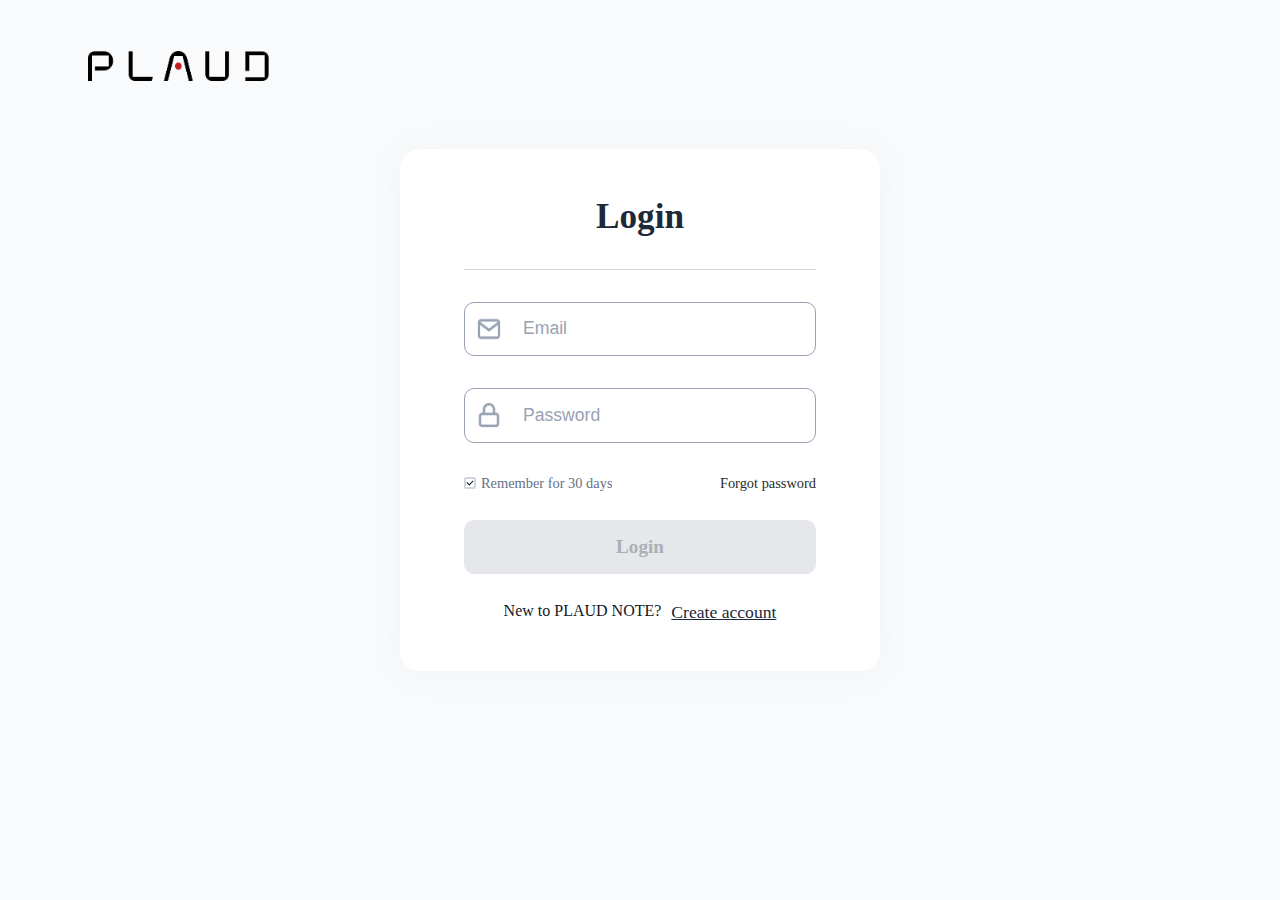
==== index.html @ 355431c5 "first" ====
<!--
 {"buildDate":"2023-9-4 17:40:0","version":"0.1.1"}
 --><!DOCTYPE html><html><head><title>PLAUD</title><meta charset="utf-8"><meta http-equiv="X-UA-Compatible" content="IE=edge"><meta name="viewport" content="width=device-width,initial-scale=1"><meta name="keywords" content="plaud, audio, transcript"><link rel="shortcut icon" href="./favicon.ico"><link href="./style/vendor-1f77258f065b2face11482c0faef93cf.css" rel="stylesheet"><link href="./style/app-b3cae849062b29483a9bbee79c1f66c9.css" rel="stylesheet"></head><body><div id="app"></div><script type="text/javascript" src="./js/manifest-38fc3f593037a1eeb6c5.js"></script><script type="text/javascript" src="./js/vendor-38fc3f593037a1eeb6c5.js"></script><script type="text/javascript" src="./js/common-38fc3f593037a1eeb6c5.js"></script><script type="text/javascript" src="./js/app-38fc3f593037a1eeb6c5.js"></script></body></html>
---- style/vendor-1f77258f065b2face11482c0faef93cf.css ----
@media (prefers-color-scheme:dark){.markdown-body{color-scheme:dark;--color-prettylights-syntax-comment:#8b949e;--color-prettylights-syntax-constant:#79c0ff;--color-prettylights-syntax-entity:#d2a8ff;--color-prettylights-syntax-storage-modifier-import:#c9d1d9;--color-prettylights-syntax-entity-tag:#7ee787;--color-prettylights-syntax-keyword:#ff7b72;--color-prettylights-syntax-string:#a5d6ff;--color-prettylights-syntax-variable:#ffa657;--color-prettylights-syntax-brackethighlighter-unmatched:#f85149;--color-prettylights-syntax-invalid-illegal-text:#f0f6fc;--color-prettylights-syntax-invalid-illegal-bg:#8e1519;--color-prettylights-syntax-carriage-return-text:#f0f6fc;--color-prettylights-syntax-carriage-return-bg:#b62324;--color-prettylights-syntax-string-regexp:#7ee787;--color-prettylights-syntax-markup-list:#f2cc60;--color-prettylights-syntax-markup-heading:#1f6feb;--color-prettylights-syntax-markup-italic:#c9d1d9;--color-prettylights-syntax-markup-bold:#c9d1d9;--color-prettylights-syntax-markup-deleted-text:#ffdcd7;--color-prettylights-syntax-markup-deleted-bg:#67060c;--color-prettylights-syntax-markup-inserted-text:#aff5b4;--color-prettylights-syntax-markup-inserted-bg:#033a16;--color-prettylights-syntax-markup-changed-text:#ffdfb6;--color-prettylights-syntax-markup-changed-bg:#5a1e02;--color-prettylights-syntax-markup-ignored-text:#c9d1d9;--color-prettylights-syntax-markup-ignored-bg:#1158c7;--color-prettylights-syntax-meta-diff-range:#d2a8ff;--color-prettylights-syntax-brackethighlighter-angle:#8b949e;--color-prettylights-syntax-sublimelinter-gutter-mark:#484f58;--color-prettylights-syntax-constant-other-reference-link:#a5d6ff;--color-fg-default:#c9d1d9;--color-fg-muted:#8b949e;--color-fg-subtle:#6e7681;--color-canvas-default:#0d1117;--color-canvas-subtle:#161b22;--color-border-default:#30363d;--color-border-muted:#21262d;--color-neutral-muted:hsla(215,8%,47%,.4);--color-accent-fg:#58a6ff;--color-accent-emphasis:#1f6feb;--color-attention-subtle:rgba(187,128,9,.15);--color-danger-fg:#f85149}}@media (prefers-color-scheme:light){.markdown-body{color-scheme:light;--color-prettylights-syntax-comment:#6e7781;--color-prettylights-syntax-constant:#0550ae;--color-prettylights-syntax-entity:#8250df;--color-prettylights-syntax-storage-modifier-import:#24292f;--color-prettylights-syntax-entity-tag:#116329;--color-prettylights-syntax-keyword:#cf222e;--color-prettylights-syntax-string:#0a3069;--color-prettylights-syntax-variable:#953800;--color-prettylights-syntax-brackethighlighter-unmatched:#82071e;--color-prettylights-syntax-invalid-illegal-text:#f6f8fa;--color-prettylights-syntax-invalid-illegal-bg:#82071e;--color-prettylights-syntax-carriage-return-text:#f6f8fa;--color-prettylights-syntax-carriage-return-bg:#cf222e;--color-prettylights-syntax-string-regexp:#116329;--color-prettylights-syntax-markup-list:#3b2300;--color-prettylights-syntax-markup-heading:#0550ae;--color-prettylights-syntax-markup-italic:#24292f;--color-prettylights-syntax-markup-bold:#24292f;--color-prettylights-syntax-markup-deleted-text:#82071e;--color-prettylights-syntax-markup-deleted-bg:#ffebe9;--color-prettylights-syntax-markup-inserted-text:#116329;--color-prettylights-syntax-markup-inserted-bg:#dafbe1;--color-prettylights-syntax-markup-changed-text:#953800;--color-prettylights-syntax-markup-changed-bg:#ffd8b5;--color-prettylights-syntax-markup-ignored-text:#eaeef2;--color-prettylights-syntax-markup-ignored-bg:#0550ae;--color-prettylights-syntax-meta-diff-range:#8250df;--color-prettylights-syntax-brackethighlighter-angle:#57606a;--color-prettylights-syntax-sublimelinter-gutter-mark:#8c959f;--color-prettylights-syntax-constant-other-reference-link:#0a3069;--color-fg-default:#24292f;--color-fg-muted:#57606a;--color-fg-subtle:#6e7781;--color-canvas-default:#fff;--color-canvas-subtle:#f6f8fa;--color-border-default:#d0d7de;--color-border-muted:#d8dee4;--color-neutral-muted:rgba(175,184,193,.2);--color-accent-fg:#0969da;--color-accent-emphasis:#0969da;--color-attention-subtle:#fff8c5;--color-danger-fg:#cf222e}}.markdown-body{-ms-text-size-adjust:100%;-webkit-text-size-adjust:100%;margin:0;color:var(--color-fg-default);background-color:var(--color-canvas-default);font-family:-apple-system,BlinkMacSystemFont,Segoe UI,Noto Sans,Helvetica,Arial,sans-serif;font-size:16px;line-height:1.5;word-wrap:break-word}.markdown-body h1:hover .anchor .octicon-link:before,.markdown-body h2:hover .anchor .octicon-link:before,.markdown-body h3:hover .anchor .octicon-link:before,.markdown-body h4:hover .anchor .octicon-link:before,.markdown-body h5:hover .anchor .octicon-link:before,.markdown-body h6:hover .anchor .octicon-link:before{width:16px;height:16px;content:" ";display:inline-block;background-color:currentColor;-webkit-mask-image:url('data:image/svg+xml;charset=utf-8,<svg xmlns="http://www.w3.org/2000/svg" viewBox="0 0 16 16"><path fill-rule="evenodd" d="M7.775 3.275a.75.75 0 1.06 1.06 NaN NaNlNaN NaNa2 2 0 112.83 2.83 NaN NaNlNaN NaNa2 2 0 1-2.83 NaN NaNlNaN NaN NaN NaN NaN NaNa3.5 3.5 0 0-4.95 NaN NaNlNaN NaNzm-4.69 9.64a2 2 0 10-2.83 NaN NaNlNaN NaNa2 2 0 12.83 0 NaN NaNlNaN NaN NaN NaN NaN NaNa3.5 3.5 0 4.95 4.95 NaN NaNlNaN NaNa.75.75 0 0-1.06 NaN NaNlNaN NaNa2 2 0 1-2.83 NaN NaNz"/></svg>');mask-image:url('data:image/svg+xml;charset=utf-8,<svg xmlns="http://www.w3.org/2000/svg" viewBox="0 0 16 16"><path fill-rule="evenodd" d="M7.775 3.275a.75.75 0 1.06 1.06 NaN NaNlNaN NaNa2 2 0 112.83 2.83 NaN NaNlNaN NaNa2 2 0 1-2.83 NaN NaNlNaN NaN NaN NaN NaN NaNa3.5 3.5 0 0-4.95 NaN NaNlNaN NaNzm-4.69 9.64a2 2 0 10-2.83 NaN NaNlNaN NaNa2 2 0 12.83 0 NaN NaNlNaN NaN NaN NaN NaN NaNa3.5 3.5 0 4.95 4.95 NaN NaNlNaN NaNa.75.75 0 0-1.06 NaN NaNlNaN NaNa2 2 0 1-2.83 NaN NaNz"/></svg>')}.markdown-body details,.markdown-body figcaption,.markdown-body figure{display:block}.markdown-body summary{display:list-item}.markdown-body [hidden]{display:none!important}.markdown-body a{background-color:transparent;color:var(--color-accent-fg);text-decoration:none}.markdown-body abbr[title]{border-bottom:none;-webkit-text-decoration:underline dotted;text-decoration:underline dotted}.markdown-body b,.markdown-body strong{font-weight:var(--base-text-weight-semibold,600)}.markdown-body dfn{font-style:italic}.markdown-body h1{margin:.67em 0;font-weight:var(--base-text-weight-semibold,600);padding-bottom:.3em;font-size:2em;border-bottom:1px solid var(--color-border-muted)}.markdown-body mark{background-color:var(--color-attention-subtle);color:var(--color-fg-default)}.markdown-body small{font-size:90%}.markdown-body sub,.markdown-body sup{font-size:75%;line-height:0;position:relative;vertical-align:baseline}.markdown-body sub{bottom:-.25em}.markdown-body sup{top:-.5em}.markdown-body img{border-style:none;max-width:100%;box-sizing:content-box;background-color:var(--color-canvas-default)}.markdown-body code,.markdown-body kbd,.markdown-body pre,.markdown-body samp{font-family:monospace;font-size:1em}.markdown-body figure{margin:1em 40px}.markdown-body hr{box-sizing:content-box;overflow:hidden;background:transparent;border-bottom:1px solid var(--color-border-muted);height:.25em;padding:0;margin:24px 0;background-color:var(--color-border-default);border:0}.markdown-body input{font:inherit;margin:0;overflow:visible;font-family:inherit;font-size:inherit;line-height:inherit}.markdown-body [type=button],.markdown-body [type=reset],.markdown-body [type=submit]{-webkit-appearance:button}.markdown-body [type=checkbox],.markdown-body [type=radio]{box-sizing:border-box;padding:0}.markdown-body [type=number]::-webkit-inner-spin-button,.markdown-body [type=number]::-webkit-outer-spin-button{height:auto}.markdown-body [type=search]::-webkit-search-cancel-button,.markdown-body [type=search]::-webkit-search-decoration{-webkit-appearance:none}.markdown-body ::-webkit-input-placeholder{color:inherit;opacity:.54}.markdown-body ::-webkit-file-upload-button{-webkit-appearance:button;font:inherit}.markdown-body a:hover{text-decoration:underline}.markdown-body ::-webkit-input-placeholder{color:var(--color-fg-subtle);opacity:1}.markdown-body ::-ms-input-placeholder{color:var(--color-fg-subtle);opacity:1}.markdown-body ::placeholder{color:var(--color-fg-subtle);opacity:1}.markdown-body hr:after,.markdown-body hr:before{display:table;content:""}.markdown-body hr:after{clear:both}.markdown-body table{border-spacing:0;border-collapse:collapse;display:block;width:-webkit-max-content;width:-moz-max-content;width:max-content;max-width:100%;overflow:auto}.markdown-body td,.markdown-body th{padding:0}.markdown-body details summary{cursor:pointer}.markdown-body details:not([open])>:not(summary){display:none!important}.markdown-body [role=button]:focus,.markdown-body a:focus,.markdown-body input[type=checkbox]:focus,.markdown-body input[type=radio]:focus{outline:2px solid var(--color-accent-fg);outline-offset:-2px;box-shadow:none}.markdown-body [role=button]:focus:not(:focus-visible),.markdown-body a:focus:not(:focus-visible),.markdown-body input[type=checkbox]:focus:not(:focus-visible),.markdown-body input[type=radio]:focus:not(:focus-visible){outline:1px solid transparent}.markdown-body [role=button]:focus-visible,.markdown-body a:focus-visible,.markdown-body input[type=checkbox]:focus-visible,.markdown-body input[type=radio]:focus-visible{outline:2px solid var(--color-accent-fg);outline-offset:-2px;box-shadow:none}.markdown-body a:not([class]):focus,.markdown-body a:not([class]):focus-visible,.markdown-body input[type=checkbox]:focus,.markdown-body input[type=checkbox]:focus-visible,.markdown-body input[type=radio]:focus,.markdown-body input[type=radio]:focus-visible{outline-offset:0}.markdown-body kbd{display:inline-block;padding:3px 5px;font:11px ui-monospace,SFMono-Regular,SF Mono,Menlo,Consolas,Liberation Mono,monospace;line-height:10px;color:var(--color-fg-default);vertical-align:middle;background-color:var(--color-canvas-subtle);border:solid 1px var(--color-neutral-muted);border-bottom-color:var(--color-neutral-muted);border-radius:6px;box-shadow:inset 0 -1px 0 var(--color-neutral-muted)}.markdown-body h1,.markdown-body h2,.markdown-body h3,.markdown-body h4,.markdown-body h5,.markdown-body h6{margin-top:24px;margin-bottom:16px;font-weight:var(--base-text-weight-semibold,600);line-height:1.25}.markdown-body h2{padding-bottom:.3em;font-size:1.5em;border-bottom:1px solid var(--color-border-muted)}.markdown-body h2,.markdown-body h3{font-weight:var(--base-text-weight-semibold,600)}.markdown-body h3{font-size:1.25em}.markdown-body h4{font-size:1em}.markdown-body h4,.markdown-body h5{font-weight:var(--base-text-weight-semibold,600)}.markdown-body h5{font-size:.875em}.markdown-body h6{font-weight:var(--base-text-weight-semibold,600);font-size:.85em;color:var(--color-fg-muted)}.markdown-body p{margin-top:0;margin-bottom:10px}.markdown-body blockquote{margin:0;padding:0 1em;color:var(--color-fg-muted);border-left:.25em solid var(--color-border-default)}.markdown-body ol,.markdown-body ul{margin-top:0;margin-bottom:0;padding-left:2em}.markdown-body ol ol,.markdown-body ul ol{list-style-type:lower-roman}.markdown-body ol ol ol,.markdown-body ol ul ol,.markdown-body ul ol ol,.markdown-body ul ul ol{list-style-type:lower-alpha}.markdown-body dd{margin-left:0}.markdown-body code,.markdown-body pre,.markdown-body samp,.markdown-body tt{font-family:ui-monospace,SFMono-Regular,SF Mono,Menlo,Consolas,Liberation Mono,monospace;font-size:12px}.markdown-body pre{margin-top:0;margin-bottom:0;word-wrap:normal}.markdown-body .octicon{display:inline-block;overflow:visible!important;vertical-align:text-bottom;fill:currentColor}.markdown-body input::-webkit-inner-spin-button,.markdown-body input::-webkit-outer-spin-button{margin:0;-webkit-appearance:none;appearance:none}.markdown-body:after,.markdown-body:before{display:table;content:""}.markdown-body:after{clear:both}.markdown-body>:first-child{margin-top:0!important}.markdown-body>:last-child{margin-bottom:0!important}.markdown-body a:not([href]){color:inherit;text-decoration:none}.markdown-body .absent{color:var(--color-danger-fg)}.markdown-body .anchor{float:left;padding-right:4px;margin-left:-20px;line-height:1}.markdown-body .anchor:focus{outline:none}.markdown-body blockquote,.markdown-body details,.markdown-body dl,.markdown-body ol,.markdown-body p,.markdown-body pre,.markdown-body table,.markdown-body ul{margin-top:0;margin-bottom:16px}.markdown-body blockquote>:first-child{margin-top:0}.markdown-body blockquote>:last-child{margin-bottom:0}.markdown-body h1 .octicon-link,.markdown-body h2 .octicon-link,.markdown-body h3 .octicon-link,.markdown-body h4 .octicon-link,.markdown-body h5 .octicon-link,.markdown-body h6 .octicon-link{color:var(--color-fg-default);vertical-align:middle;visibility:hidden}.markdown-body h1:hover .anchor,.markdown-body h2:hover .anchor,.markdown-body h3:hover .anchor,.markdown-body h4:hover .anchor,.markdown-body h5:hover .anchor,.markdown-body h6:hover .anchor{text-decoration:none}.markdown-body h1:hover .anchor .octicon-link,.markdown-body h2:hover .anchor .octicon-link,.markdown-body h3:hover .anchor .octicon-link,.markdown-body h4:hover .anchor .octicon-link,.markdown-body h5:hover .anchor .octicon-link,.markdown-body h6:hover .anchor .octicon-link{visibility:visible}.markdown-body h1 code,.markdown-body h1 tt,.markdown-body h2 code,.markdown-body h2 tt,.markdown-body h3 code,.markdown-body h3 tt,.markdown-body h4 code,.markdown-body h4 tt,.markdown-body h5 code,.markdown-body h5 tt,.markdown-body h6 code,.markdown-body h6 tt{padding:0 .2em;font-size:inherit}.markdown-body summary h1,.markdown-body summary h2,.markdown-body summary h3,.markdown-body summary h4,.markdown-body summary h5,.markdown-body summary h6{display:inline-block}.markdown-body summary h1 .anchor,.markdown-body summary h2 .anchor,.markdown-body summary h3 .anchor,.markdown-body summary h4 .anchor,.markdown-body summary h5 .anchor,.markdown-body summary h6 .anchor{margin-left:-40px}.markdown-body summary h1,.markdown-body summary h2{padding-bottom:0;border-bottom:0}.markdown-body ol.no-list,.markdown-body ul.no-list{padding:0;list-style-type:none}.markdown-body ol[type=a]{list-style-type:lower-alpha}.markdown-body ol[type=A]{list-style-type:upper-alpha}.markdown-body ol[type=i]{list-style-type:lower-roman}.markdown-body ol[type=I]{list-style-type:upper-roman}.markdown-body div>ol:not([type]),.markdown-body ol[type="1"]{list-style-type:decimal}.markdown-body ol ol,.markdown-body ol ul,.markdown-body ul ol,.markdown-body ul ul{margin-top:0;margin-bottom:0}.markdown-body li>p{margin-top:16px}.markdown-body li+li{margin-top:.25em}.markdown-body dl{padding:0}.markdown-body dl dt{padding:0;margin-top:16px;font-size:1em;font-style:italic;font-weight:var(--base-text-weight-semibold,600)}.markdown-body dl dd{padding:0 16px;margin-bottom:16px}.markdown-body table th{font-weight:var(--base-text-weight-semibold,600)}.markdown-body table td,.markdown-body table th{padding:6px 13px;border:1px solid var(--color-border-default)}.markdown-body table tr{background-color:var(--color-canvas-default);border-top:1px solid var(--color-border-muted)}.markdown-body table tr:nth-child(2n){background-color:var(--color-canvas-subtle)}.markdown-body table img{background-color:transparent}.markdown-body img[align=right]{padding-left:20px}.markdown-body img[align=left]{padding-right:20px}.markdown-body .emoji{max-width:none;vertical-align:text-top;background-color:transparent}.markdown-body span.frame{display:block;overflow:hidden}.markdown-body span.frame>span{display:block;float:left;width:auto;padding:7px;margin:13px 0 0;overflow:hidden;border:1px solid var(--color-border-default)}.markdown-body span.frame span img{display:block;float:left}.markdown-body span.frame span span{display:block;padding:5px 0 0;clear:both;color:var(--color-fg-default)}.markdown-body span.align-center{display:block;overflow:hidden;clear:both}.markdown-body span.align-center>span{display:block;margin:13px auto 0;overflow:hidden;text-align:center}.markdown-body span.align-center span img{margin:0 auto;text-align:center}.markdown-body span.align-right{display:block;overflow:hidden;clear:both}.markdown-body span.align-right>span{display:block;margin:13px 0 0;overflow:hidden;text-align:right}.markdown-body span.align-right span img{margin:0;text-align:right}.markdown-body span.float-left{display:block;float:left;margin-right:13px;overflow:hidden}.markdown-body span.float-left span{margin:13px 0 0}.markdown-body span.float-right{display:block;float:right;margin-left:13px;overflow:hidden}.markdown-body span.float-right>span{display:block;margin:13px auto 0;overflow:hidden;text-align:right}.markdown-body code,.markdown-body tt{padding:.2em .4em;margin:0;font-size:85%;white-space:break-spaces;background-color:var(--color-neutral-muted);border-radius:6px}.markdown-body code br,.markdown-body tt br{display:none}.markdown-body del code{text-decoration:inherit}.markdown-body samp{font-size:85%}.markdown-body pre code{font-size:100%}.markdown-body pre>code{padding:0;margin:0;word-break:normal;white-space:pre;background:transparent;border:0}.markdown-body .highlight{margin-bottom:16px}.markdown-body .highlight pre{margin-bottom:0;word-break:normal}.markdown-body .highlight pre,.markdown-body pre{padding:16px;overflow:auto;font-size:85%;line-height:1.45;background-color:var(--color-canvas-subtle);border-radius:6px}.markdown-body pre code,.markdown-body pre tt{display:inline;max-width:auto;padding:0;margin:0;overflow:visible;line-height:inherit;word-wrap:normal;background-color:transparent;border:0}.markdown-body .csv-data td,.markdown-body .csv-data th{padding:5px;overflow:hidden;font-size:12px;line-height:1;text-align:left;white-space:nowrap}.markdown-body .csv-data .blob-num{padding:10px 8px 9px;text-align:right;background:var(--color-canvas-default);border:0}.markdown-body .csv-data tr{border-top:0}.markdown-body .csv-data th{font-weight:var(--base-text-weight-semibold,600);background:var(--color-canvas-subtle);border-top:0}.markdown-body [data-footnote-ref]:before{content:"["}.markdown-body [data-footnote-ref]:after{content:"]"}.markdown-body .footnotes{font-size:12px;color:var(--color-fg-muted);border-top:1px solid var(--color-border-default)}.markdown-body .footnotes ol{padding-left:16px}.markdown-body .footnotes ol ul{display:inline-block;padding-left:16px;margin-top:16px}.markdown-body .footnotes li{position:relative}.markdown-body .footnotes li:target:before{position:absolute;top:-8px;right:-8px;bottom:-8px;left:-24px;pointer-events:none;content:"";border:2px solid var(--color-accent-emphasis);border-radius:6px}.markdown-body .footnotes li:target{color:var(--color-fg-default)}.markdown-body .footnotes .data-footnote-backref g-emoji{font-family:monospace}.markdown-body .pl-c{color:var(--color-prettylights-syntax-comment)}.markdown-body .pl-c1,.markdown-body .pl-s .pl-v{color:var(--color-prettylights-syntax-constant)}.markdown-body .pl-e,.markdown-body .pl-en{color:var(--color-prettylights-syntax-entity)}.markdown-body .pl-s .pl-s1,.markdown-body .pl-smi{color:var(--color-prettylights-syntax-storage-modifier-import)}.markdown-body .pl-ent{color:var(--color-prettylights-syntax-entity-tag)}.markdown-body .pl-k{color:var(--color-prettylights-syntax-keyword)}.markdown-body .pl-pds,.markdown-body .pl-s,.markdown-body .pl-s .pl-pse .pl-s1,.markdown-body .pl-sr,.markdown-body .pl-sr .pl-cce,.markdown-body .pl-sr .pl-sra,.markdown-body .pl-sr .pl-sre{color:var(--color-prettylights-syntax-string)}.markdown-body .pl-smw,.markdown-body .pl-v{color:var(--color-prettylights-syntax-variable)}.markdown-body .pl-bu{color:var(--color-prettylights-syntax-brackethighlighter-unmatched)}.markdown-body .pl-ii{color:var(--color-prettylights-syntax-invalid-illegal-text);background-color:var(--color-prettylights-syntax-invalid-illegal-bg)}.markdown-body .pl-c2{color:var(--color-prettylights-syntax-carriage-return-text);background-color:var(--color-prettylights-syntax-carriage-return-bg)}.markdown-body .pl-sr .pl-cce{font-weight:700;color:var(--color-prettylights-syntax-string-regexp)}.markdown-body .pl-ml{color:var(--color-prettylights-syntax-markup-list)}.markdown-body .pl-mh,.markdown-body .pl-mh .pl-en,.markdown-body .pl-ms{font-weight:700;color:var(--color-prettylights-syntax-markup-heading)}.markdown-body .pl-mi{font-style:italic;color:var(--color-prettylights-syntax-markup-italic)}.markdown-body .pl-mb{font-weight:700;color:var(--color-prettylights-syntax-markup-bold)}.markdown-body .pl-md{color:var(--color-prettylights-syntax-markup-deleted-text);background-color:var(--color-prettylights-syntax-markup-deleted-bg)}.markdown-body .pl-mi1{color:var(--color-prettylights-syntax-markup-inserted-text);background-color:var(--color-prettylights-syntax-markup-inserted-bg)}.markdown-body .pl-mc{color:var(--color-prettylights-syntax-markup-changed-text);background-color:var(--color-prettylights-syntax-markup-changed-bg)}.markdown-body .pl-mi2{color:var(--color-prettylights-syntax-markup-ignored-text);background-color:var(--color-prettylights-syntax-markup-ignored-bg)}.markdown-body .pl-mdr{font-weight:700;color:var(--color-prettylights-syntax-meta-diff-range)}.markdown-body .pl-ba{color:var(--color-prettylights-syntax-brackethighlighter-angle)}.markdown-body .pl-sg{color:var(--color-prettylights-syntax-sublimelinter-gutter-mark)}.markdown-body .pl-corl{text-decoration:underline;color:var(--color-prettylights-syntax-constant-other-reference-link)}.markdown-body g-emoji{display:inline-block;min-width:1ch;font-family:Apple Color Emoji,Segoe UI Emoji,Segoe UI Symbol;font-size:1em;font-style:normal!important;font-weight:var(--base-text-weight-normal,400);line-height:1;vertical-align:-.075em}.markdown-body g-emoji img{width:1em;height:1em}.markdown-body .task-list-item{list-style-type:none}.markdown-body .task-list-item label{font-weight:var(--base-text-weight-normal,400)}.markdown-body .task-list-item.enabled label{cursor:pointer}.markdown-body .task-list-item+.task-list-item{margin-top:4px}.markdown-body .task-list-item .handle{display:none}.markdown-body .task-list-item-checkbox{margin:0 .2em .25em -1.4em;vertical-align:middle}.markdown-body .contains-task-list:dir(rtl) .task-list-item-checkbox{margin:0 -1.6em .25em .2em}.markdown-body .contains-task-list{position:relative}.markdown-body .contains-task-list:focus-within .task-list-item-convert-container,.markdown-body .contains-task-list:hover .task-list-item-convert-container{display:block;width:auto;height:24px;overflow:visible;clip:auto}.markdown-body ::-webkit-calendar-picker-indicator{filter:invert(50%)}.jsmind-inner{position:relative;overflow:auto;width:100%;height:100%;outline:none;moz-user-select:-moz-none;-moz-user-select:none;-o-user-select:none;-webkit-user-select:none;-ms-user-select:none;user-select:none}.jsmind-inner canvas{position:absolute}canvas.jsmind,svg.jsmind{position:absolute;z-index:1}jmnodes{z-index:2;background-color:transparent}jmnode,jmnodes{position:absolute}jmnode{cursor:default;max-width:400px;word-break:break-all}jmexpander{position:absolute;width:11px;height:11px;display:block;overflow:hidden;line-height:12px;font-size:12px;text-align:center;border-radius:6px;border-width:1px;border-style:solid;cursor:pointer}.jmnode-overflow-wrap jmnodes{min-width:420px}.jmnode-overflow-hidden jmnode{white-space:nowrap;overflow:hidden;text-overflow:ellipsis}jmnode{padding:10px;background-color:#fff;color:#333;border-radius:5px;box-shadow:1px 1px 1px #666;font:16px/1.125 Verdana,Arial,Helvetica,sans-serif}jmnode:hover{box-shadow:2px 2px 8px #000;background-color:#ebebeb;color:#333}jmnode.selected{background-color:#000;color:#fff;box-shadow:2px 2px 8px #000}jmnode.root{font-size:24px}jmexpander{border-color:gray}jmexpander:hover{border-color:#000}@media screen and (max-device-width:1024px){jmnode{padding:5px;border-radius:3px;font-size:14px}jmnode.root{font-size:21px}}jmnodes.theme-primary jmnode{background-color:#428bca;color:#fff;border-color:#357ebd}jmnodes.theme-primary jmnode:hover{background-color:#3276b1;border-color:#285e8e}jmnodes.theme-primary jmnode.selected{background-color:#f1c40f;color:#fff}jmnodes.theme-warning jmnode{background-color:#f0ad4e;border-color:#eea236;color:#fff}jmnodes.theme-warning jmnode:hover{background-color:#ed9c28;border-color:#d58512}jmnodes.theme-warning jmnode.selected{background-color:#11f;color:#fff}jmnodes.theme-danger jmnode{background-color:#d9534f;border-color:#d43f3a;color:#fff}jmnodes.theme-danger jmnode:hover{background-color:#d2322d;border-color:#ac2925}jmnodes.theme-danger jmnode.selected{background-color:#11f;color:#fff}jmnodes.theme-success jmnode{background-color:#5cb85c;border-color:#4cae4c;color:#fff}jmnodes.theme-success jmnode:hover{background-color:#47a447;border-color:#398439}jmnodes.theme-success jmnode.selected{background-color:#11f;color:#fff}jmnodes.theme-info jmnode{background-color:#5dc0de;border-color:#46b8da;color:#fff}jmnodes.theme-info jmnode:hover{background-color:#39b3d7;border-color:#269abc}jmnodes.theme-info jmnode.selected{background-color:#11f;color:#fff}jmnodes.theme-greensea jmnode{background-color:#1abc9c;color:#fff}jmnodes.theme-greensea jmnode:hover{background-color:#16a085}jmnodes.theme-greensea jmnode.selected{background-color:#11f;color:#fff}jmnodes.theme-nephrite jmnode{background-color:#2ecc71;color:#fff}jmnodes.theme-nephrite jmnode:hover{background-color:#27ae60}jmnodes.theme-nephrite jmnode.selected{background-color:#11f;color:#fff}jmnodes.theme-belizehole jmnode{background-color:#3498db;color:#fff}jmnodes.theme-belizehole jmnode:hover{background-color:#2980b9}jmnodes.theme-belizehole jmnode.selected{background-color:#11f;color:#fff}jmnodes.theme-wisteria jmnode{background-color:#9b59b6;color:#fff}jmnodes.theme-wisteria jmnode:hover{background-color:#8e44ad}jmnodes.theme-wisteria jmnode.selected{background-color:#11f;color:#fff}jmnodes.theme-asphalt jmnode{background-color:#34495e;color:#fff}jmnodes.theme-asphalt jmnode:hover{background-color:#2c3e50}jmnodes.theme-asphalt jmnode.selected{background-color:#11f;color:#fff}jmnodes.theme-orange jmnode{background-color:#f1c40f;color:#fff}jmnodes.theme-orange jmnode:hover{background-color:#f39c12}jmnodes.theme-orange jmnode.selected{background-color:#11f;color:#fff}jmnodes.theme-pumpkin jmnode{background-color:#e67e22;color:#fff}jmnodes.theme-pumpkin jmnode:hover{background-color:#d35400}jmnodes.theme-pumpkin jmnode.selected{background-color:#11f;color:#fff}jmnodes.theme-pomegranate jmnode{background-color:#e74c3c;color:#fff}jmnodes.theme-pomegranate jmnode:hover{background-color:#c0392b}jmnodes.theme-pomegranate jmnode.selected{background-color:#11f;color:#fff}jmnodes.theme-clouds jmnode{background-color:#ecf0f1;color:#333}jmnodes.theme-clouds jmnode:hover{background-color:#bdc3c7}jmnodes.theme-clouds jmnode.selected{background-color:#11f;color:#fff}jmnodes.theme-asbestos jmnode{background-color:#95a5a6;color:#fff}jmnodes.theme-asbestos jmnode:hover{background-color:#7f8c8d}jmnodes.theme-asbestos jmnode.selected{background-color:#11f;color:#fff}
---- style/app-b3cae849062b29483a9bbee79c1f66c9.css ----
@charset "UTF-8";.dateArrow,.dateArrowDobule,.dateArrowDobule:after{height:0;width:0;border:none;border-top:6px solid transparent;border-bottom:6px solid transparent;border-right:8px solid #98a2b3;cursor:pointer}.dateArrowDobule{display:-ms-flexbox;display:flex;-ms-flex-wrap:nowrap;flex-wrap:nowrap;width:7px;-ms-flex-align:center;align-items:center}.dateArrowDobule:after{content:"";display:block}.bi-dateWrap{box-sizing:content-box;border:1px solid #e4e7ec;border-radius:8px;background-color:#fff;padding:10px 15px;width:3.2rem;box-shadow:0 4px 10px 0 rgba(102,112,133,.13),0 2px 18px 0 rgba(102,112,133,.13);display:none}.bi-dateWrap .dateTitle{display:-ms-flexbox;display:flex;-ms-flex-pack:justify;justify-content:space-between;-ms-flex-align:center;align-items:center;height:.5rem;font-size:.18rem;color:#000;border-bottom:1px solid #d0d5dd}.bi-dateWrap .dateTitle span{margin-right:10px;cursor:pointer}.bi-dateWrap .changeC{display:-ms-flexbox;display:flex;width:40px;-ms-flex-pack:distribute;justify-content:space-around;color:#98a2b3}.bi-dateWrap .changeC .plaud{font-size:.3rem!important;margin-right:0}.bi-dateWrap .dateWeek{height:.4rem;display:-ms-flexbox;display:flex;-ms-flex-pack:distribute;justify-content:space-around;-ms-flex-align:center;align-items:center;font-size:.16rem;color:#101828}.bi-dateWrap .dateWeek span{text-align:center;width:calc(14.2% - .1rem);margin-right:.1rem}.bi-dateWrap .dateCont{padding-top:5px}.bi-dateWrap .dateCont .dateList{height:100%;display:-ms-flexbox;display:flex;-ms-flex-align:center;align-items:center;-ms-flex-wrap:wrap;flex-wrap:wrap;height:2rem}.bi-dateWrap .dateCont .dateList li{text-align:center;width:calc(14.2% - .1rem);margin-right:.1rem;cursor:pointer;color:#101828;border-radius:21px;box-sizing:border-box;border:1px solid #fff}.bi-dateWrap .dateCont .dateList li:hover{background-color:#e4e7ec;border:1px solid #e4e7ec}.bi-dateWrap .dateCont .dateList li.other{color:#667085}.bi-dateWrap .dateCont .dateList li.disable{cursor:not-allowed;color:#98a2b3}.bi-dateWrap .dateCont .dateList li.now{border:1px solid #1f1f1f}.bi-dateWrap .dateCont .dateList li.active{background-color:#1f1f1f;color:#fff}.bi-dateWrap .dateCont .dateList.month li,.bi-dateWrap .dateCont .dateList.year li{width:25%;margin-right:0}.bi-dateWrap .dateCont .dateList.quarter{height:100px}.bi-dateWrap .dateCont .dateList.quarter li{width:50%;margin-right:0}jmnode{font-size:16px;background-color:#f0f3f8;color:#1d2939;box-shadow:none!important}jmnode.root{background-color:#2e4f85;color:#fff}jmnode.selected{background-color:#000;box-shadow:none!important}.shareWrap .top[data-v-45f96faa]{height:2.1rem;background-color:#f2f4f7;border-top-left-radius:28px;border-top-right-radius:28px;display:flex;justify-content:center}.shareWrap .top img[data-v-45f96faa]{width:2.9rem;height:2.1rem;margin-top:-.25rem}.shareWrap .bottom[data-v-45f96faa]{height:2.1rem;display:flex;justify-content:center;align-items:center;flex-direction:column}.shareWrap .bottom .txt[data-v-45f96faa]{color:#101828;font-size:.24rem;font-weight:700;text-align:center;margin-top:.4rem;margin-bottom:10px}.shareWrap .bottom .urlBox[data-v-45f96faa]{width:4.1rem;height:.5rem;border:1px solid #e4e7ec;border-radius:8px;box-sizing:border-box;padding:10px;display:flex;justify-content:space-between;align-items:center}.shareWrap .bottom .urlBox .url[data-v-45f96faa]{color:#98a2b3;font-size:.16rem}.shareWrap .bottom .urlBox .comBtn[data-v-45f96faa]{height:.34rem;padding:0 10px;font-size:.16rem;font-weight:400}.tagForm[data-v-3a2d4b38]{padding-top:.3rem}.tagForm .iptTag[data-v-3a2d4b38]{border-radius:8px;background:#eff8ff;border:none;height:.5rem;width:100%;padding:0 3px;color:#175cd3;font-size:.16rem;font-weight:700;margin-bottom:.25rem;box-sizing:border-box}.tagForm .tagBox[data-v-3a2d4b38]{display:flex;justify-content:space-between}.tagForm .tagBox .item[data-v-3a2d4b38]{width:.32rem;height:.32rem;border-radius:4px;border-width:4px;border-style:solid;cursor:pointer}.tagForm .tagBox .item.active[data-v-3a2d4b38]:before{content:"";display:block;width:60%;height:30%;margin-top:15%;margin-left:15%;border-left:1px solid #fff;border-bottom:1px solid #fff;transform:rotate(-45deg)}.tagMenuBox[data-v-c22459e4]{width:2.4rem;height:1.8rem;border:1px solid #e4e7ec;border-radius:8px;background-color:#fff;position:fixed;z-index:999}.tagMenuBox .tag[data-v-c22459e4]{height:.32rem;width:.32rem;border-radius:4px;border-style:solid;border-color:transparent}.tagMenuBox ul[data-v-c22459e4]{height:100%}.tagMenuBox ul li[data-v-c22459e4]{height:33%;padding:0 .2rem;cursor:pointer;display:flex;justify-content:space-between;align-items:center;color:#101828;font-size:.18rem}.tagMenuBox ul li[data-v-c22459e4]:first-child{border-bottom:1px solid #d0d5dd;position:relative}.tagMenuBox ul li:first-child:hover .tagItems[data-v-c22459e4]{display:flex}.tagMenuBox ul li:first-child .tagItems[data-v-c22459e4]{width:2.1rem;height:1.33rem;filter:drop-shadow(0 4px 10px rgba(102,112,133,.13)) drop-shadow(0 2px 18px rgba(102,112,133,.13));position:absolute;left:99%;top:0;background-color:#fff;justify-content:space-around;align-items:center;flex-wrap:wrap;display:none;padding-left:10%;padding-top:5%;padding-bottom:5%;box-sizing:border-box}.tagMenuBox ul li:first-child .tagItems .tag[data-v-c22459e4]{width:.24rem;height:.24rem;cursor:pointer;margin-right:15%}.tagMenuBox ul li:first-child .tagItems .tag.active[data-v-c22459e4]:before{content:"";display:block;width:60%;height:30%;margin-top:15%;margin-left:15%;border-left:1px solid #fff;border-bottom:1px solid #fff;transform:rotate(-45deg)}.tagMenuBox ul li .name[data-v-c22459e4]{flex:1;padding-left:16px}.tagMenuBox ul li .name.del[data-v-c22459e4]{color:#e34b4b}.alpSmallLoad[data-v-35d05530]{height:100%;position:absolute;width:100%;z-index:99999;background-color:transparent;top:0;left:0}.alpSmallLoad.fixed[data-v-35d05530]{position:fixed}.alpSmallLoad .spinner[data-v-35d05530]{position:absolute;top:50%;height:50px;left:50%;z-index:1;margin:0}.spinner[data-v-35d05530]{margin:100px auto;width:100px;height:80px;text-align:center;font-size:10px;position:fixed;z-index:999999;top:50%;left:50%;transform:translate(-50%,-50%);-ms-transform:translate(-50%,-50%);-moz-transform:translate(-50%,-50%);-webkit-transform:translate(-50%,-50%)}.spinner>div[data-v-35d05530]{border-radius:4px;background-color:#1f1f1f;height:100%;width:6px;margin-right:10px;display:inline-block;animation:stretchdelay-data-v-35d05530 1.2s infinite ease-in-out}.spinner .rect1[data-v-35d05530]{background-color:#1f1f1f}.spinner .rect2[data-v-35d05530]{background-color:#1f1f1f;animation-delay:-1.1s}.spinner .rect3[data-v-35d05530]{background-color:#1f1f1f;animation-delay:-1s}.spinner .rect4[data-v-35d05530]{display:none;animation-delay:-.9s}.spinner .rect5[data-v-35d05530]{display:none;animation-delay:-.8s}@keyframes stretchdelay-data-v-35d05530{0%,40%,to{transform:scaleY(.4);-webkit-transform:scaleY(.4)}20%{transform:scaleY(1);-webkit-transform:scaleY(1)}}.infoTips[data-v-20c6beb5]{position:fixed;left:50%;top:50%;background-color:#fff;box-shadow:0 0 6px 1px rgba(0,0,0,.1);border-radius:3px;border:1px solid #3f7ef0;opacity:.9;transform:translate(-50%,-50%);z-index:999999999;padding:15px 30px;color:#333}.infoTips.success[data-v-20c6beb5]{border-color:#67c23a}.infoTips.warning[data-v-20c6beb5]{border-color:#e6a23c}.infoTips.error[data-v-20c6beb5]{border-color:#f56c6c}.infoTips.info[data-v-20c6beb5]{border-color:#3f7ef0}.infoTips .tipcloseBtn[data-v-20c6beb5]{position:absolute;right:3px;top:3px;font-size:12px;cursor:pointer}@font-face{font-family:Raleway;src:url(../fonts/Raleway-Regular.6e4a967.ttf) format("truetype")}@font-face{font-family:Noto Sans;src:url(../fonts/Noto\ Sans.61c3431.ttf) format("truetype")}body,html{font-family:\\5FAE\8F6F\96C5\9ED1;width:100%;height:100%;min-height:100%;margin:0;padding:0;font-size:12px;color:#101828;background-color:#f9fafb;overflow-x:hidden;overflow-y:auto}::-webkit-scrollbar{width:6px;height:7px}::-webkit-scrollbar-track{border-radius:10px}::-webkit-scrollbar-thumb{background-color:rgba(0,0,0,.2);border-radius:10px}dd,dl,dt,em,h1,h2,h3,h4,h5,h6,li,nav,p,ul{padding:0;margin:0;list-style:none;font-style:normal}h6{font-size:12px}.ml10{margin-left:10px}.mt10{margin-top:10px}.mr10{margin-right:10px}.mb10{margin-bottom:10px}.hand{cursor:pointer}a,input{outline:none}input::-webkit-input-placeholder{　　color:#666}input:-moz-placeholder,input::-moz-placeholder{　　color:#666}input:-ms-input-placeholder{　　color:#666}.flex{display:-ms-flexbox;display:flex}.relative{position:relative}#app,.helpBody,.loginWrap,.mainBody{height:100%;width:100%}@font-face{font-family:plaud;src:url([data-uri]) format("woff2"),url([data-uri]) format("woff"),url([data-uri]) format("truetype")}.plaud{font-family:plaud!important;font-size:16px;font-style:normal;-webkit-font-smoothing:antialiased;-moz-osx-font-smoothing:grayscale}.icon-arrow-r:before{content:"\EB8A"}.icon-arrow-l:before{content:"\EB8E"}.icon-arrow-rr:before{content:"\EB93"}.icon-arrow-ll:before{content:"\EB94"}.icon-rightarrow:before{content:"\E600"}.icon-tip:before{content:"\E661"}.icon-close:before{content:"\EB6A"}.icon-arrow-down:before{content:"\E61F"}.icon{width:.24rem;height:.24rem;margin-right:5px;background-repeat:no-repeat;background-size:contain;cursor:pointer}.icon.trans{background-image:url([data-uri])}.icon.tag{background-image:url([data-uri])}.icon.order{background-image:url([data-uri])}.icon.sort{background-image:url([data-uri])}.icon.trash{background-image:url([data-uri])}.icon.arrowUp{background-image:url([data-uri])}.icon.plus{background-image:url([data-uri])}.icon.lue{background-image:url([data-uri])}.icon.search{background-image:url([data-uri])}.icon.sliders{background-image:url([data-uri])}.icon.help{margin-right:0;height:.28rem;width:.28rem;background-image:url([data-uri])}.icon.upload{background-image:url([data-uri]);margin-right:10px}.icon.remove{background-image:url([data-uri])}.icon.download{background-image:url([data-uri])}.icon.arrowLeft{background-image:url([data-uri])}.icon.arrowRight{margin-right:0;margin-left:5px;background-image:url([data-uri])}.icon.calendar{background-image:url([data-uri])}.icon.arrowDown{margin-right:0;background-image:url([data-uri])}.icon.recover{background-image:url([data-uri])}.icon.empty{background-image:url([data-uri])}.icon.helpArrow{background-image:url([data-uri])}.icon.arrowR{background-image:url([data-uri]);margin-right:0;height:.2rem;width:.2rem}.detailInfo .nameTop .fileNameInfo .timesize .keywordWrap,.detailInfo .nameTop .fileNameInfo .timesize .keywordWrap .item,.detailInfo .transCont .contBox .secondMenus,.editNameWrap .keywordBox,.editNameWrap .keywordBox .item,.editNameWrap .tagIpt .tabList .tagcell,.flexMiddle,.helpBody .helpCont .helpLeft ul li{display:-ms-flexbox;display:flex;-ms-flex-align:center;align-items:center}.detailInfo .transCont .contBox .secondMenus .item,.detailInfo .wavbtnBox .centerBox .btn_quick,.detailInfo .wavbtnBox .centerBox .btn_slow,.editNameWrap .btnBox,.flexCenter{display:-ms-flexbox;display:flex;-ms-flex-align:center;align-items:center;-ms-flex-pack:center;justify-content:center}.loginWrap{display:-ms-flexbox;display:flex;-ms-flex-direction:column;flex-direction:column;-ms-flex-align:center;align-items:center}.loginWrap .logo{padding:.64rem 0 .8rem 1.1rem;box-sizing:border-box;width:100%}.loginWrap .logo img{height:.37rem;width:2.26rem}.loginWrap .loginBox{width:6rem;border-radius:20px;background:#fff;box-shadow:0 2px 40px 0 rgba(102,112,133,.05);box-sizing:border-box;padding:.6rem .8rem}.loginWrap .loginBox .title{color:#1d2939;font-size:.44rem;font-weight:700;text-align:center}.loginWrap .loginBox .line{height:1px;background-color:#d0d5dd;margin:.4rem 0}.loginWrap .errorBox{border-radius:10px;background:rgba(248,88,88,.1);padding:5px;color:#f93e3e;font-size:.2rem;text-align:center;margin-top:-.2rem;margin-bottom:.2rem}.loginWrap .inputBox{height:.68rem;border:1px solid #98a2b3;border-radius:10px;box-sizing:border-box;padding:0 .15rem;display:-ms-flexbox;display:flex;margin-bottom:.4rem}.loginWrap .inputBox .iptTitle{position:absolute;background-color:#fff;left:30px;top:-50%;transform:translateY(50%);font-size:.18rem;color:#98a2b3;font-weight:700;display:none;padding:3px 5px}.loginWrap .inputBox.active{color:#101828;border-color:#101828;position:relative}.loginWrap .inputBox.active .iptTitle{display:block}.loginWrap .inputBox.active .left{display:none}.loginWrap .inputBox.active .right{display:block!important}.loginWrap .inputBox.active .ipt::-webkit-input-placeholder{color:transparent}.loginWrap .inputBox.active .ipt::-ms-input-placeholder{color:transparent}.loginWrap .inputBox.active .ipt::placeholder{color:transparent}.loginWrap .inputBox .logicon{background-size:100% 50%;background-repeat:no-repeat;background-position:50%;height:100%;width:.3rem;-ms-flex-negative:0;flex-shrink:0}.loginWrap .inputBox .logicon.left{margin-right:20px}.loginWrap .inputBox .logicon.right{margin-left:20px;display:none;cursor:pointer}.loginWrap .inputBox .logicon.email{background-image:url([data-uri])}.loginWrap .inputBox .logicon.pwd{background-image:url([data-uri])}.loginWrap .inputBox .logicon.code{background-image:url([data-uri])}.loginWrap .inputBox .logicon.eye{background-image:url([data-uri])}.loginWrap .inputBox .logicon.eye_close{background-image:url([data-uri])}.loginWrap .inputBox .ipt{-ms-flex:1;flex:1;border:none;background-color:transparent;color:#101828;font-size:.22rem}.loginWrap .inputBox .ipt::-webkit-input-placeholder{color:#98a2b3}.loginWrap .inputBox .ipt::-ms-input-placeholder{color:#98a2b3}.loginWrap .inputBox .ipt::placeholder{color:#98a2b3}.loginWrap .spaceInfo{display:-ms-flexbox;display:flex;-ms-flex-pack:justify;justify-content:space-between}.loginWrap .spaceInfo .saveup{font-size:.18rem;color:#667085}.loginWrap .spaceInfo .forget{font-size:.18rem;color:#2b2b2b;cursor:pointer}.loginWrap .comPad{margin:.35rem 0}.loginWrap .codeBox{display:-ms-flexbox;display:flex}.loginWrap .codeBox .inputBox{-ms-flex:1;flex:1;width:1px}.loginWrap .codeBox .comBtn{width:1.35rem;min-width:100px;margin-left:10px}.loginWrap .createDesc{display:-ms-flexbox;display:flex;-ms-flex-pack:center;justify-content:center}.loginWrap .createDesc span{color:#101828;font-size:.2rem}.loginWrap .createDesc .btn{color:#1d2939;font-size:.22rem;cursor:pointer;-webkit-text-decoration-line:underline;text-decoration-line:underline;margin-left:10px}.loginWrap .susscessBox .successIcon{background:url([data-uri]) no-repeat 50%;height:.8rem;width:.8rem;background-size:.8rem,.8rem;margin:0 auto;margin-top:.4rem;margin-bottom:.2rem}.loginWrap .susscessBox .successTitle{color:#1f1f1f;font-size:.32rem;font-weight:700;text-align:center}.loginWrap .susscessBox .successDesc{color:#344054;font-size:.24rem;margin-top:.5rem;margin-bottom:.7rem;text-align:center}.comBtn{border-radius:10px;background-color:#1f1f1f;color:#fff;font-size:.24rem;font-weight:700;cursor:pointer;text-align:center;height:.68rem;display:-ms-flexbox;display:flex;-ms-flex-align:center;align-items:center;-ms-flex-pack:center;justify-content:center;box-sizing:border-box}.comBtn.dis{background-color:#e5e7ea;color:#aaafb6;cursor:not-allowed}.comBtn.gray{border:1px solid #e4e7ec;background-color:#fff;color:#98a2b3}.fileBtn{position:relative}.fileBtn .myfile{position:absolute;opacity:0;width:100%;height:100%;left:0;top:0;z-index:1;cursor:pointer}.repCheckbox{display:-ms-flexbox;display:flex;-ms-flex-align:center;align-items:center;cursor:pointer;margin-right:5px}.repCheckbox i{width:.1rem;min-width:.1rem;height:.1rem;border:2px solid #d0d5dd;border-radius:2px}.repCheckbox span{margin-left:5px;text-overflow:ellipsis;white-space:nowrap;overflow:hidden}.repCheckbox.big i{width:.24rem;min-width:.24rem;height:.24rem}.repCheckbox.big.active i{background-color:#101828;border-color:#101828;display:-ms-flexbox;display:flex;-ms-flex-pack:center;justify-content:center;-ms-flex-align:center;align-items:center}.repCheckbox.big.active i:before{border-left:2px solid #fff;border-bottom:2px solid #fff;width:60%;height:30%;margin-top:-20%;margin-left:0}.repCheckbox.active i:before{content:"";display:block;width:5px;height:3px;border-left:1px solid #101828;border-bottom:1px solid #101828;transform:rotate(-45deg);margin-left:1px;margin-top:1px}.mainBody,.mainBody .leftCont{display:-ms-flexbox;display:flex}.mainBody .leftCont{width:360px;-ms-flex-negative:0;flex-shrink:0;border-right:1px solid #e4e7ec;box-sizing:border-box;padding:.33rem;background-color:#fff;padding-bottom:.4rem;-ms-flex-direction:column;flex-direction:column}.mainBody .leftCont .logo{display:-ms-flexbox;display:flex;-ms-flex-pack:center;justify-content:center;-ms-flex-align:center;align-items:center;margin-bottom:.3rem}.mainBody .leftCont .logo img{width:100%}.mainBody .leftCont .countDetail{display:-ms-flexbox;display:flex;-ms-flex-pack:justify;justify-content:space-between;margin-top:.1rem}.mainBody .leftCont .countDetail .item{display:-ms-flexbox;display:flex;-ms-flex-direction:column;flex-direction:column;color:#667085}.mainBody .leftCont .countDetail .item span:first-child{font-weight:700;font-size:.26rem}.mainBody .leftCont .countDetail .item span:last-child{font-size:.16rem}.mainBody .leftCont .dayColorList{margin-top:10px;display:-ms-flexbox;display:flex;-ms-flex-direction:column;flex-direction:column;-ms-flex-wrap:wrap;flex-wrap:wrap;height:2.25rem;margin-right:-.05rem}.mainBody .leftCont .dayColorList span{display:block;width:.2rem;height:.2rem;background-color:#f9fafb;margin:.05rem;margin-left:0;box-sizing:border-box;border-radius:4px}.mainBody .leftCont .dayColorList span:last-child{border:1px solid #f14349}.mainBody .leftCont .dayColorList span.bg1{background-color:rgba(241,67,73,.3)}.mainBody .leftCont .dayColorList span.bg2{background-color:rgba(241,67,73,.75)}.mainBody .leftCont .monthTitle{display:-ms-flexbox;display:flex;-ms-flex-pack:justify;justify-content:space-between;color:#667085;font-size:.16rem}.mainBody .leftCont .mline{height:1px;background-color:#e4e7ec;margin:15px 0}.mainBody .leftCont .menuNavWrap{-ms-flex:1;flex:1;overflow-y:auto;margin-right:-10px}.mainBody .leftCont .menuNav{height:.4rem;background-color:#f9fafb;border-radius:8px;padding:0 10px;-ms-flex-pack:justify;justify-content:space-between;margin-bottom:12px}.mainBody .leftCont .menuNav,.mainBody .leftCont .menuNav .left{display:-ms-flexbox;display:flex;-ms-flex-align:center;align-items:center}.mainBody .leftCont .menuNav .left{color:#101828;font-size:.18rem;font-weight:700;-ms-flex:1;flex:1;cursor:pointer}.mainBody .leftCont .menuNav .right{display:-ms-flexbox;display:flex;-ms-flex-align:center;align-items:center;-ms-flex-negative:0;flex-shrink:0}.mainBody .leftCont .menuNav .right .icon{margin-left:5px}.mainBody .leftCont .menuNav.hide .arrowUp{background-image:url([data-uri])}.mainBody .leftCont .menuNav.hide+.childMenu{height:0;overflow:hidden}.mainBody .leftCont .childMenu{display:-ms-flexbox;display:flex;-ms-flex-direction:column;flex-direction:column;margin:10px 0}.mainBody .leftCont .childMenu .childItem{display:-ms-flexbox;display:flex;-ms-flex-pack:justify;justify-content:space-between;-ms-flex-align:center;align-items:center;padding:0 10px;text-indent:.24rem;margin-left:5px;color:#344054;font-size:.18rem;height:.4rem;cursor:pointer;border-radius:8px;margin-bottom:3px}.mainBody .leftCont .childMenu .childItem.active{background-color:#f2f4f7}.mainBody .leftCont .childMenu .childItem .count{width:.39rem;height:.24rem;display:-ms-flexbox;display:flex;-ms-flex-pack:center;justify-content:center;-ms-flex-align:center;align-items:center;background-color:#f2f4f7;border-radius:.2rem;color:#344054;font-size:.14rem;text-indent:0}.mainBody .leftCont .childMenu .childItem .lue.active{background-color:#f2f4f7;border-radius:50%}.mainBody .rightCont{-ms-flex:1;flex:1;display:-ms-flexbox;display:flex;-ms-flex-direction:column;flex-direction:column}.mainBody .rightCont .header{height:.8rem;border-bottom:1px solid #e4e7ec;padding-left:.5rem;padding-right:.45rem}.mainBody .rightCont .header,.mainBody .rightCont .header .searchBox{display:-ms-flexbox;display:flex;-ms-flex-pack:justify;justify-content:space-between;-ms-flex-align:center;align-items:center}.mainBody .rightCont .header .searchBox{border:1px solid #e4e7ec;border-radius:8px;box-sizing:border-box;height:.45rem;padding:10px;width:40%;background-color:#fff}.mainBody .rightCont .header .searchBox .slidersBox{background-color:#f2f4f7;border-radius:4px;width:.34rem;height:.34rem;display:-ms-flexbox;display:flex;-ms-flex-align:center;align-items:center;-ms-flex-pack:center;justify-content:center}.mainBody .rightCont .header .searchBox .slidersBox .icon{margin-right:0!important}.mainBody .rightCont .header .searchBox .ipt{-ms-flex:1;flex:1;border:none;background-color:transparent;color:#101828;font-size:.18rem;margin:0 10px}.mainBody .rightCont .header .searchBox .ipt::-webkit-input-placeholder{color:#98a2b3}.mainBody .rightCont .header .searchBox .ipt::-ms-input-placeholder{color:#98a2b3}.mainBody .rightCont .header .searchBox .ipt::placeholder{color:#98a2b3}.mainBody .rightCont .header .userInfo{display:-ms-flexbox;display:flex;-ms-flex-align:center;align-items:center}.mainBody .rightCont .header .userInfo .title{color:#101828;font-size:.2rem;margin-right:15px}.mainBody .rightCont .header .userInfo .barBox{width:2.3rem;padding-top:25px}.mainBody .rightCont .header .userInfo .barBox .bar{height:8px;background-color:#d0d5dd;border-radius:5px}.mainBody .rightCont .header .userInfo .barBox .bar .active{background-color:#101828}.mainBody .rightCont .header .userInfo .barBox .barInfo{display:-ms-flexbox;display:flex;-ms-flex-pack:justify;justify-content:space-between;margin-top:3px}.mainBody .rightCont .header .userInfo .barBox .barDetail{color:#98a2b3;font-size:.18rem}.mainBody .rightCont .header .userInfo .imgWrap{width:.4rem;height:.4rem;border-radius:50%;margin-left:1rem;margin-right:.2rem;background-color:#98a2b3}.mainBody .rightCont .header .userInfo .name{color:#101828;font-size:.2rem;margin-right:.3rem}.mainBody .rightCont .cont{-ms-flex:1;flex:1;padding-left:.5rem;padding-right:.45rem;display:-ms-flexbox;display:flex;-ms-flex-direction:column;flex-direction:column;height:1px}.mainBody .rightCont .cont .buttonBox{display:-ms-flexbox;display:flex;-ms-flex-pack:justify;justify-content:space-between;border-bottom:1px solid #e4e7ec;height:.8rem;-ms-flex-align:center;align-items:center;padding-left:.2rem}.mainBody .rightCont .cont .buttonBox .comBtn{height:.5rem;width:2.3rem}.mainBody .rightCont .cont .buttonBox .leftBtns{display:-ms-flexbox;display:flex}.mainBody .rightCont .cont .buttonBox .leftBtns .repCheckbox{margin-right:.3rem}.mainBody .rightCont .cont .buttonBox .leftBtns .icon{margin-right:.24rem}.mainBody .rightCont .cont .buttonBox .leftBtns .btn{color:#344054;font-size:.16rem;cursor:pointer;display:-ms-flexbox;display:flex;-ms-flex-align:center;align-items:center;margin-right:.24rem}.mainBody .rightCont .cont .buttonBox .leftBtns .btn .icon{margin-right:3px}.mainBody .rightCont .cont .listInfo{display:-ms-flexbox;display:flex;padding-left:.2rem;height:.6rem}.mainBody .rightCont .cont .listInfo:not(.title){margin-bottom:10px;border-radius:8px;background:#fff;box-shadow:0 2px 6px 0 rgba(96,91,128,.02)}.mainBody .rightCont .cont .listInfo:not(.title):hover{box-shadow:0 2px 6px 0 rgba(102,112,133,.13),0 0 2px 0 rgba(102,112,133,.13)}.mainBody .rightCont .cont .listInfo:not(.title).active{background:#e0f0ff;box-shadow:0 2px 6px 0 rgba(96,91,128,.02)}.mainBody .rightCont .cont .listInfo li{font-size:.2rem;display:-ms-flexbox;display:flex;-ms-flex-align:center;align-items:center;color:#667085;font-family:Noto Sans;box-sizing:border-box;padding-right:.2rem;-ms-flex-negative:0;flex-shrink:0}.mainBody .rightCont .cont .listInfo li.title{font-size:.22rem!important;color:#101828!important;font-weight:700}.mainBody .rightCont .cont .listInfo li.name{color:#101828;-ms-flex:1;flex:1;font-weight:700}.mainBody .rightCont .cont .listInfo li.name .txt{max-width:5rem;white-space:nowrap;text-overflow:ellipsis;overflow:hidden}.mainBody .rightCont .cont .listInfo li.ck{width:.5rem}.mainBody .rightCont .cont .listInfo li.tag{width:1.2rem;font-size:.16rem}.mainBody .rightCont .cont .listInfo li.tag .tagcell{white-space:nowrap;overflow:hidden;text-overflow:ellipsis;max-width:1rem}.mainBody .rightCont .cont .listInfo li.time{width:100px}.mainBody .rightCont .cont .listInfo li.date{width:170px}.mainBody .rightCont .cont .listWrap{margin-bottom:10px;-ms-flex:1;flex:1;overflow-y:auto}.mainBody .rightCont .cont .pageFlipInfo{display:-ms-flexbox;display:flex;-ms-flex-pack:justify;justify-content:space-between;-ms-flex-align:center;align-items:center;height:.8rem;margin-bottom:.4rem}.mainBody .rightCont .cont .pageFlipInfo .lines{color:#344054;font-size:.2rem}.mainBody .rightCont .cont .pageFlipInfo .flipInfo{cursor:pointer}.mainBody .rightCont .cont .pageFlipInfo .flipInfo,.mainBody .rightCont .cont .pageFlipInfo .flipInfo .btns{display:-ms-flexbox;display:flex;-ms-flex-pack:center;justify-content:center;-ms-flex-align:center;align-items:center}.mainBody .rightCont .cont .pageFlipInfo .flipInfo .btns{border-radius:8px;border:1px solid #d0d5dd;background:#fff;height:.5rem;width:1.2rem;color:#344054;font-size:.14rem;font-weight:700}.mainBody .rightCont .cont .pageFlipInfo .flipInfo .btns.left{margin-right:.3rem}.mainBody .rightCont .cont .pageFlipInfo .flipInfo .btns.right{margin-left:.3rem}.mainBody .rightCont .cont .pageFlipInfo .flipInfo .btns.dis{cursor:not-allowed}.mainBody .rightCont .cont .pageFlipInfo .flipInfo .letterBtn{height:.5rem;width:.5rem;border-radius:8px;color:#667085;font-size:.18rem;display:-ms-flexbox;display:flex;-ms-flex-pack:center;justify-content:center;-ms-flex-align:center;align-items:center}.mainBody .rightCont .cont .pageFlipInfo .flipInfo .letterBtn.dis{cursor:default}.mainBody .rightCont .cont .pageFlipInfo .flipInfo .letterBtn.active{background-color:#e4e7ec;color:#101828}.footer{height:.4rem;-ms-flex-pack:center;justify-content:center;-ms-flex-negative:0;flex-shrink:0}.footer,.footer .info{display:-ms-flexbox;display:flex;-ms-flex-align:center;align-items:center}.footer .info{color:#667085;font-size:.12rem}.footer .info .item{margin:0 8px}.footer .info .item a{color:#667085;cursor:pointer;text-decoration:none}.footer .info .line{background-color:#667085;width:1px;height:.13rem}.tagcell{padding:3px .1rem;border-radius:4px;font-size:.16rem;font-weight:700}.tagcell.mr10{margin-right:10px!important}.popSearchBox{background-color:#fff;border:1px solid #e4e7ec;border-radius:8px;padding:20px;filter:drop-shadow(0 4px 10px rgba(102,112,133,.13)) drop-shadow(0 2px 18px rgba(102,112,133,.13));width:6.3rem;position:absolute;left:0;top:100%;margin-top:10px;padding-top:40px}.popSearchBox .item{display:-ms-flexbox;display:flex;margin-bottom:.25rem;-ms-flex-align:center;align-items:center}.popSearchBox .item label{font-size:.18rem;font-weight:400;color:#101828;margin-right:20px}.popSearchBox .item .keyIpt{width:4.8rem;height:.3rem;border:none;border-bottom:1px solid #d0d5dd;padding:3px;box-sizing:border-box;color:#101828}.popSearchBox .item .keyIpt ::-webkit-input-placeholder{color:#98a2b3}.popSearchBox .item .keyIpt ::-ms-input-placeholder{color:#98a2b3}.popSearchBox .item .keyIpt ::placeholder{color:#98a2b3}.popSearchBox .item .dateIpt{height:.36rem;width:3.5rem;border-radius:5px;border:1px solid #d0d5dd;background:#f9fafb;box-sizing:border-box;padding:0 8px;display:-ms-flexbox;display:flex;-ms-flex-align:center;align-items:center;-ms-flex-pack:justify;justify-content:space-between}.popSearchBox .item .dateIpt .datelabel{-ms-flex:1;flex:1;font-size:.18rem;font-weight:700;color:#101828;cursor:pointer}.popSearchBox .item .dateIpt .datelabel,.popSearchBox .item .dateIpt .datelabel .d{height:100%;display:-ms-flexbox;display:flex;-ms-flex-align:center;align-items:center}.popSearchBox .item .dateIpt .datelabel .d{min-width:.5rem}.popSearchBox .item .dateIpt.active{background-color:#f2f4f7;border-color:#1f1f1f}.popSearchBox .item .dateIpt.active .calendar{background-image:url([data-uri])!important}.popSearchBox .item .dateIpt.active .arrowDown{background-image:url([data-uri])!important}.popSearchBox .btnBox{display:-ms-flexbox;display:flex;-ms-flex-pack:end;justify-content:flex-end;margin-top:-.3rem;padding-right:.3rem}.popSearchBox .btnBox .comBtn{height:.5rem;padding:0 10px}.backBtn{height:.48rem;width:.48rem;border-radius:50%;background:#e4e7ec url([data-uri]) no-repeat;background-size:.28rem .28rem;background-position:50%;cursor:pointer;margin-right:1rem}.detailInfo{display:-ms-flexbox;display:flex;-ms-flex-direction:column;flex-direction:column}.detailInfo .btn_edit{background:url([data-uri]);background-size:.24rem .24rem}.detailInfo .btn_edit,.detailInfo .btn_share{width:.24rem;height:.24rem;cursor:pointer;margin-right:.15rem}.detailInfo .btn_share{background:url([data-uri]);background-size:.24rem .24rem}.detailInfo .btn_remove{background:url([data-uri]);background-size:.24rem .24rem}.detailInfo .btn_calendar,.detailInfo .btn_remove{width:.24rem;height:.24rem;cursor:pointer;margin-right:.15rem}.detailInfo .btn_calendar{background:url([data-uri]);background-size:.24rem .24rem}.detailInfo .btn_file{background:url([data-uri]);background-size:.24rem .24rem}.detailInfo .btn_copy,.detailInfo .btn_file{width:.24rem;height:.24rem;cursor:pointer;margin-right:.15rem}.detailInfo .btn_copy{background:url([data-uri]);background-size:.24rem .24rem}.detailInfo .btn_delete{background:url([data-uri]);background-size:.24rem .24rem}.detailInfo .btn_delete,.detailInfo .btn_trans{width:.24rem;height:.24rem;cursor:pointer;margin-right:.15rem}.detailInfo .btn_trans{background:url([data-uri]);background-size:.24rem .24rem}.detailInfo .btn_summary{background:url([data-uri]);background-size:.24rem .24rem}.detailInfo .btn_map,.detailInfo .btn_summary{width:.24rem;height:.24rem;cursor:pointer;margin-right:.15rem}.detailInfo .btn_map{background:url([data-uri]);background-size:.24rem .24rem}.detailInfo .btn_download{background:url([data-uri]);background-size:.24rem .24rem}.detailInfo .btn_download,.detailInfo .btn_download_{width:.24rem;height:.24rem;cursor:pointer;margin-right:.15rem}.detailInfo .btn_download_{background:url([data-uri]);background-size:.24rem .24rem}.detailInfo .btn_voice{background:url([data-uri]);background-size:.24rem .24rem;width:.24rem;height:.24rem;cursor:pointer;margin-right:.15rem}.detailInfo .nameTop{height:1.2rem;-ms-flex-negative:0;flex-shrink:0;border-bottom:1px solid #e4e7ec;box-sizing:border-box;padding-left:.35rem;padding-right:.28rem;display:-ms-flexbox;display:flex;-ms-flex-align:center;align-items:center;-ms-flex-pack:justify;justify-content:space-between}.detailInfo .nameTop .fileNameInfo{padding-top:10px;position:relative}.detailInfo .nameTop .fileNameInfo .name{display:-ms-flexbox;display:flex;-ms-flex-align:center;align-items:center;color:#101828;font-size:.3rem;font-weight:700;margin-bottom:5px}.detailInfo .nameTop .fileNameInfo .name .btn_edit{margin-left:-.39rem}.detailInfo .nameTop .fileNameInfo .timesize{display:-ms-flexbox;display:flex;-ms-flex-align:center;align-items:center;color:#667085;font-size:.2rem}.detailInfo .nameTop .fileNameInfo .timesize .btnicon{margin-right:10px}.detailInfo .nameTop .fileNameInfo .timesize span{margin-right:.4rem}.detailInfo .nameTop .fileNameInfo .timesize .keywordWrap .item{height:.28rem;padding:0 6px;border-radius:4px;background-color:rgba(228,231,236,.5);font-size:12px;color:#667085;margin-right:10px}.detailInfo .transCont{-ms-flex:1;flex:1;box-sizing:border-box;margin:.3rem 1.5rem 0;background-color:#fff;border-top-left-radius:42px;border-top-right-radius:42px;padding-top:.3rem;height:1px}.detailInfo .transCont .contBox{margin-left:.8rem;margin-right:.2rem;display:-ms-flexbox;display:flex;-ms-flex-direction:column;flex-direction:column;max-height:100%}.detailInfo .transCont .contBox .contMenu{height:.5rem;-ms-flex-negative:0;flex-shrink:0;border-bottom:1px solid #e4e7ec;margin-right:.8rem;display:-ms-flexbox;display:flex;-ms-flex-pack:justify;justify-content:space-between;-ms-flex-align:center;align-items:center;color:#000}.detailInfo .transCont .contBox .contMenu .menuUL{display:-ms-flexbox;display:flex;height:100%}.detailInfo .transCont .contBox .contMenu .menuUL li{width:1.9rem;font-size:.22rem;font-weight:700;display:-ms-flexbox;display:flex;-ms-flex-pack:center;justify-content:center;-ms-flex-align:center;align-items:center;cursor:pointer}.detailInfo .transCont .contBox .contMenu .menuUL li .icon{margin-right:5px}.detailInfo .transCont .contBox .contMenu .menuUL li.active{background-color:#f2f4f7;position:relative;border-radius:4px 4px 0 0}.detailInfo .transCont .contBox .contMenu .menuUL li.active:after{display:block;content:"";position:absolute;left:0;bottom:0;width:100%;height:.04rem;background-color:#1d2939}.detailInfo .transCont .contBox .contMenu .btnsBox{display:-ms-flexbox;display:flex;-ms-flex-align:center;align-items:center;color:#000;font-size:.18rem}.detailInfo .transCont .contBox .contMenu .btnsBox .btn{cursor:pointer;margin-right:20px}.detailInfo .transCont .contBox .contMenu .btnsBox .btn:last-child{margin-right:0}.detailInfo .transCont .contBox .contMenu .btnsBox .btn .icon{margin-right:3px}.detailInfo .transCont .contBox .secondMenus{margin-top:.3rem}.detailInfo .transCont .contBox .secondMenus .item{border-radius:.6rem;width:1.35rem;height:.42rem;box-sizing:border-box;border:1px solid #344054;cursor:pointer;color:#000;font-size:.18rem;margin-right:10px}.detailInfo .transCont .contBox .secondMenus .item.active{background-color:#f2f4f7;border-color:#101828}.detailInfo .transCont .contBox .contInfo{-ms-flex:1;flex:1;overflow-y:auto;box-sizing:border-box;padding-right:.5rem;padding-bottom:.5rem;margin-top:.5rem;display:-ms-flexbox;display:flex;-ms-flex-direction:column;flex-direction:column}.detailInfo .transCont .contBox .contInfo .transList{display:-ms-flexbox;display:flex;-ms-flex-direction:column;flex-direction:column;position:relative}.detailInfo .transCont .contBox .contInfo .transList .activeTime{color:#175cd3!important}.detailInfo .transCont .contBox .contInfo .transList:before{display:block;content:"";top:.3rem;left:.04rem;bottom:0;width:.02rem;background-color:#98a2b3;position:absolute;z-index:0}.detailInfo .transCont .contBox .contInfo .transList .ttime{color:#98a2b3;font-size:.16rem;font-weight:700;margin-bottom:.3rem;position:relative;padding-left:.15rem;cursor:pointer}.detailInfo .transCont .contBox .contInfo .transList .ttime:before{display:block;content:"";height:.1rem;width:.1rem;border-radius:50%;background-color:#98a2b3;position:absolute;left:0;top:50%;transform:translateY(-50%)}.detailInfo .transCont .contBox .contInfo .transList .hide{visibility:hidden}.detailInfo .transCont .contBox .contInfo .transList .tcont{color:#1d2939;font-size:.2rem;margin-bottom:.1rem;min-height:.4rem;margin-left:.2rem;text-align:left;padding:3px;cursor:pointer}.detailInfo .transCont .contBox .contInfo .summaryInfo{margin-bottom:.5rem}.detailInfo .transCont .contBox .contInfo .summaryInfo:last-child{margin-bottom:.2rem}.detailInfo .transCont .contBox .contInfo .summaryInfo h6{color:#98a2b3;font-size:.2rem}.detailInfo .transCont .contBox .contInfo .summaryInfo .markdown-body{font-size:.18rem!important;font-family:\\5FAE\8F6F\96C5\9ED1!important}.detailInfo .transCont .contBox .contInfo .summaryInfo .mapMind{min-height:300px;height:5rem}.detailInfo .wavLine{height:50px;background-color:#f2f4f7;color:#9191a5;-ms-flex-negative:0;flex-shrink:0}.detailInfo .wavbtnBox{height:.74rem;-ms-flex-negative:0;flex-shrink:0;background-color:#fff;padding:0 .45rem;display:-ms-flexbox;display:flex;-ms-flex-align:center;align-items:center;-ms-flex-pack:justify;justify-content:space-between;position:relative}.detailInfo .wavbtnBox .alpNot{position:absolute;left:0;top:0;height:100%;width:100%;cursor:not-allowed}.detailInfo .wavbtnBox .time{color:#101828;font-size:.18rem;font-weight:700}.detailInfo .wavbtnBox .centerBox{display:-ms-flexbox;display:flex;-ms-flex-align:center;align-items:center;-ms-flex-pack:justify;justify-content:space-between;width:5.8rem}.detailInfo .wavbtnBox .centerBox .bei{color:#000;font-size:.2rem;font-weight:700;cursor:pointer}.detailInfo .wavbtnBox .centerBox .btn_voice{margin-right:8px}.detailInfo .wavbtnBox .centerBox .btn_quick{background:url([data-uri]);background-size:.3rem .3rem;width:.3rem;height:.3rem;cursor:pointer;color:#1f1f1f;font-size:.14rem;font-weight:700}.detailInfo .wavbtnBox .centerBox .btn_slow{background:url([data-uri]);background-size:.3rem .3rem;width:.3rem;height:.3rem;cursor:pointer;color:#1f1f1f;font-size:.14rem;font-weight:700}.detailInfo .wavbtnBox .centerBox .btn_play{background:url([data-uri]);background-size:.34rem .34rem;width:.34rem;height:.34rem;cursor:pointer}.detailInfo .wavbtnBox .centerBox .btn_stop{background:url([data-uri]);background-size:.34rem .34rem;width:.34rem;height:.34rem;cursor:pointer}.detailInfo .wavbtnBox .centerBox .bar{width:1.2rem;height:.05rem;border-radius:8px;background-color:#f2f4f7;cursor:pointer}.detailInfo .wavbtnBox .centerBox .bar.active{background-color:#344054}.detailInfo .wavbtnBox .rightbox{display:-ms-flexbox;display:flex;-ms-flex-align:center;align-items:center;-ms-flex-pack:justify;justify-content:space-between;width:2rem}.popWinWrap{position:fixed;top:0;left:0;right:0;bottom:0;z-index:99999;background-color:rgba(16,24,40,.3)}.popWinWrap.pad0 .popWinBox{padding:0}.popWinWrap .popWinBox{position:absolute;left:50%;top:50%;transform:translate(-50%,-50%);z-index:100000;border-radius:28px;background:#fff;padding:20px 30px}.popWinWrap .popWinBox .closeBtn{position:absolute;top:20px;right:20px;cursor:pointer;background:url([data-uri]) no-repeat;background-size:23px 23px;width:23px;height:23px}.popWinWrap .popWinBox .comBtn{height:.48rem;margin-left:10px;font-size:.16rem;padding:0 .25rem}.popWinWrap .popWinBox .title{font-weight:700;font-size:.22rem;color:#101828}.popWinWrap .popWinBox .btnBox{-ms-flex-pack:end;justify-content:flex-end;padding:10px 0;margin-top:20px}.popWinWrap .popWinBox .btnBox,.popWinWrap .popWinBox .btnCrmBox{display:-ms-flexbox;display:flex;-ms-flex-align:center;align-items:center}.popWinWrap .popWinBox .btnCrmBox{-ms-flex-pack:justify;justify-content:space-between;padding-bottom:20px}.popWinWrap .popWinBox .btnCrmBox .comBtn{-ms-flex:1;flex:1}.popWinWrap .popWinBox .cfmBox{margin-top:20px}.popWinWrap .popWinBox .cfmBox h6{font-weight:700;font-size:.22rem;color:#101828;margin-bottom:.3rem;text-align:center}.popWinWrap .popWinBox .cfmBox .msg{font-size:.18rem;color:rgba(16,24,40,.7);line-height:24px;text-align:center;margin-bottom:.3rem}.editNameWrap{width:6.8rem;border-radius:8px;border:1px solid #e4e7ec;background:#fff;position:absolute;left:-.39rem;top:100%;padding:20px 30px;padding-top:10px;z-index:33}.editNameWrap .titleWrap{display:-ms-flexbox;display:flex;-ms-flex-pack:end;justify-content:flex-end}.editNameWrap .titleWrap .closeBtn{cursor:pointer;background:url([data-uri]) no-repeat;background-size:24px 24px;width:24px;height:24px}.editNameWrap h6{color:rgba(16,24,40,.5);font-size:.18rem;margin-bottom:10px}.editNameWrap .remove{background:url([data-uri]) no-repeat 50%;height:.14rem;width:.14rem;background-size:.14rem,.14rem;cursor:pointer;margin-left:5px}.editNameWrap .nameIpt{border:none;border-bottom:1px solid #e4e7ec;height:.4rem;color:#101828;font-size:.16rem;margin-bottom:20px;width:100%}.editNameWrap .keywordBox{height:.4rem;border-bottom:1px solid #e4e7ec;margin-bottom:20px}.editNameWrap .keywordBox .item{font-size:.16rem;color:#101828;height:.28rem;border-radius:6px;padding:0 6px;margin-right:8px}.editNameWrap .keywordBox .item.yes{background-color:#e4e7ec}.editNameWrap .keywordBox .item.ipt{border:1px dashed #d0d5dd;width:1.1rem}.editNameWrap .tagIpt{border:1px solid #e4e7ec;border-radius:8px;display:-ms-flexbox;display:flex;-ms-flex-pack:justify;justify-content:space-between;-ms-flex-align:center;align-items:center;padding:0 15px;height:.5rem;box-sizing:border-box;position:relative}.editNameWrap .tagIpt .upIcon{background:url([data-uri]) no-repeat 50%;height:.24rem;width:.24rem;background-size:.24rem,.24rem;cursor:pointer}.editNameWrap .tagIpt.active .upIcon{background-image:url([data-uri])}.editNameWrap .tagIpt.active .tabList{display:-ms-flexbox;display:flex}.editNameWrap .tagIpt .tabList{position:absolute;left:0;top:100%;display:none;border:1px solid #e4e7ec;border-radius:8px;padding:20px;width:4.8rem;min-height:1.1rem;max-height:2rem;overflow-y:auto;-ms-flex-wrap:wrap;flex-wrap:wrap;background-color:#fff}.editNameWrap .tagIpt .tabList .tagcell{margin-right:10px;margin-bottom:10px;height:.28rem;cursor:pointer}.editNameWrap .btnBox{height:1rem}.editNameWrap .btnBox .comBtn{height:.4rem;font-size:.18rem;font-weight:400;padding:0 .2rem}.helpBody{-ms-flex-direction:column;flex-direction:column;background-color:#fff}.helpBody,.helpBody .topHeader{display:-ms-flexbox;display:flex}.helpBody .topHeader{height:.8rem;-ms-flex-negative:0;flex-shrink:0;padding-left:1rem;-ms-flex-align:center;align-items:center;border:1px solid #e4e7ec}.helpBody .topHeader img{height:.24rem}.helpBody .backBtn{margin-top:.7rem;margin-left:2.3rem;-ms-flex-negative:0;flex-shrink:0}.helpBody .helpCont{-ms-flex:1;flex:1;padding:.6rem 2.7rem 1rem 3.5rem;box-sizing:border-box;display:-ms-flexbox;display:flex;height:1px}.helpBody .helpCont .helpLeft{width:4.5rem}.helpBody .helpCont .helpLeft h2{color:#000;font-size:.36rem;font-weight:700}.helpBody .helpCont .helpLeft ul{margin-top:.45rem}.helpBody .helpCont .helpLeft ul li{color:#667085;font-size:.2rem;margin-bottom:.25rem;cursor:pointer}.helpBody .helpCont .helpLeft ul li.active{color:#344054;font-size:.28rem}.helpBody .helpCont .helpLeft ul li.active .helpArrow{background-image:url([data-uri])}.helpBody .helpCont .helpRight{-ms-flex:1;flex:1;padding-right:20px;padding-left:20px;overflow-y:auto}.helpBody .helpCont .helpRight .helpList .title{color:#101828;font-size:.3rem;font-weight:500;margin-bottom:20px;position:relative}.helpBody .helpCont .helpRight .helpList .title:before{display:block;content:"";position:absolute;left:-20px;top:50%;margin-top:-5px;width:10px;height:10px;background-color:#fd674a;border-radius:50%}.helpBody .helpCont .helpRight .helpList .contInfo{color:#667085;font-size:.2rem;line-height:.28rem;margin-bottom:.8rem}.helpBody .helpCont .helpRight .helpList .contInfo:last-child{margin-bottom:0}
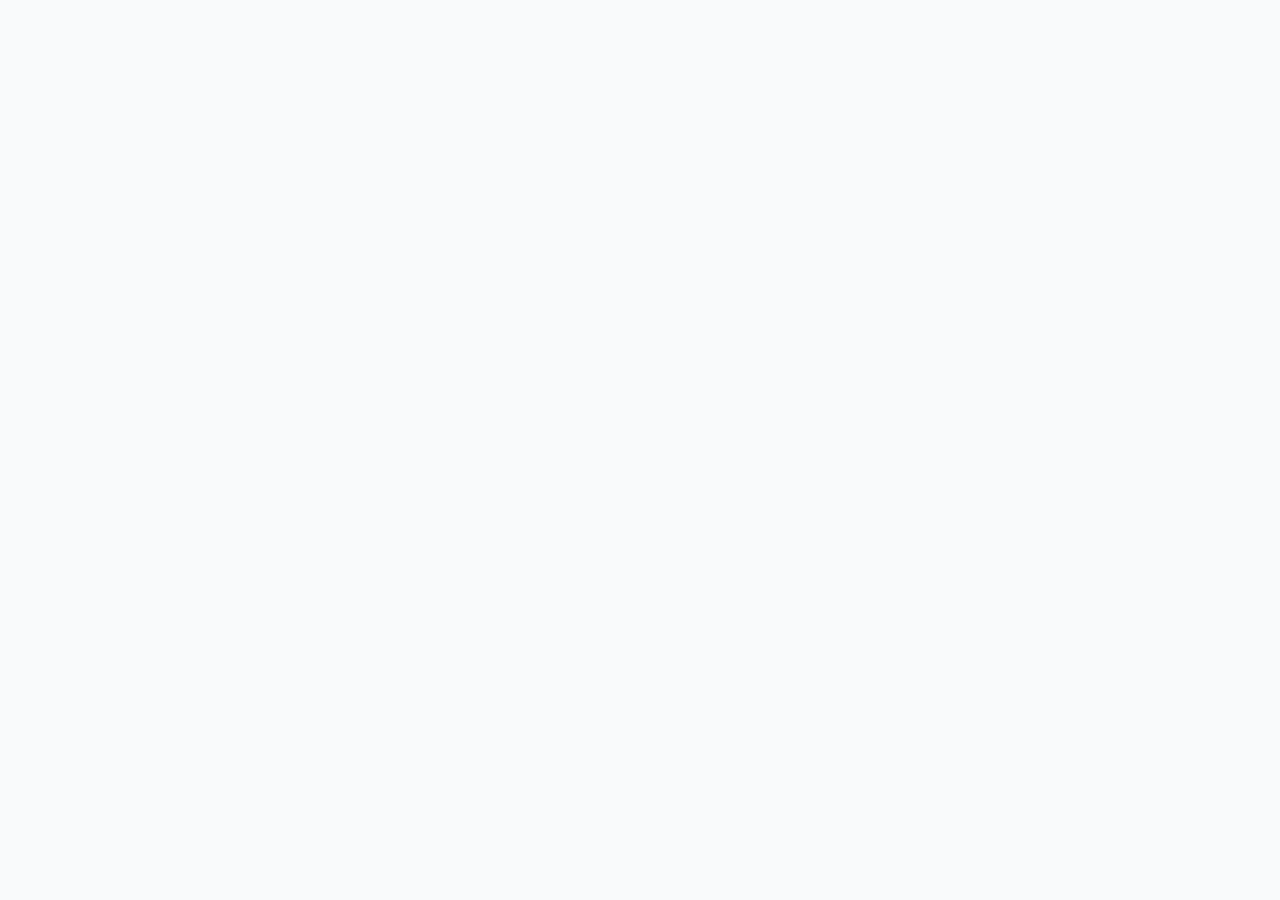
==== commit c481fa3d: "url链接" ====
--- a/index.html
+++ b/index.html
@@ -1,3 +1,3 @@
 <!--
- {"buildDate":"2023-9-4 17:40:0","version":"0.1.1"}
- --><!DOCTYPE html><html><head><title>PLAUD</title><meta charset="utf-8"><meta http-equiv="X-UA-Compatible" content="IE=edge"><meta name="viewport" content="width=device-width,initial-scale=1"><meta name="keywords" content="plaud, audio, transcript"><link rel="shortcut icon" href="./favicon.ico"><link href="./style/vendor-1f77258f065b2face11482c0faef93cf.css" rel="stylesheet"><link href="./style/app-b3cae849062b29483a9bbee79c1f66c9.css" rel="stylesheet"></head><body><div id="app"></div><script type="text/javascript" src="./js/manifest-38fc3f593037a1eeb6c5.js"></script><script type="text/javascript" src="./js/vendor-38fc3f593037a1eeb6c5.js"></script><script type="text/javascript" src="./js/common-38fc3f593037a1eeb6c5.js"></script><script type="text/javascript" src="./js/app-38fc3f593037a1eeb6c5.js"></script></body></html>+ {"buildDate":"2023-9-5 9:32:27","version":"0.1.1"}
+ --><!DOCTYPE html><html><head><title>PLAUD</title><meta charset="utf-8"><meta http-equiv="X-UA-Compatible" content="IE=edge"><meta name="viewport" content="width=device-width,initial-scale=1"><meta name="keywords" content="plaud, audio, transcript"><link rel="shortcut icon" href="./favicon.ico"><link href="./style/vendor-1f77258f065b2face11482c0faef93cf.css" rel="stylesheet"><link href="./style/app-b3cae849062b29483a9bbee79c1f66c9.css" rel="stylesheet"></head><body><div id="app"></div><script type="text/javascript" src="./js/manifest-21fc98a8bb38eb87bdf0.js"></script><script type="text/javascript" src="./js/vendor-21fc98a8bb38eb87bdf0.js"></script><script type="text/javascript" src="./js/common-21fc98a8bb38eb87bdf0.js"></script><script type="text/javascript" src="./js/app-21fc98a8bb38eb87bdf0.js"></script></body></html>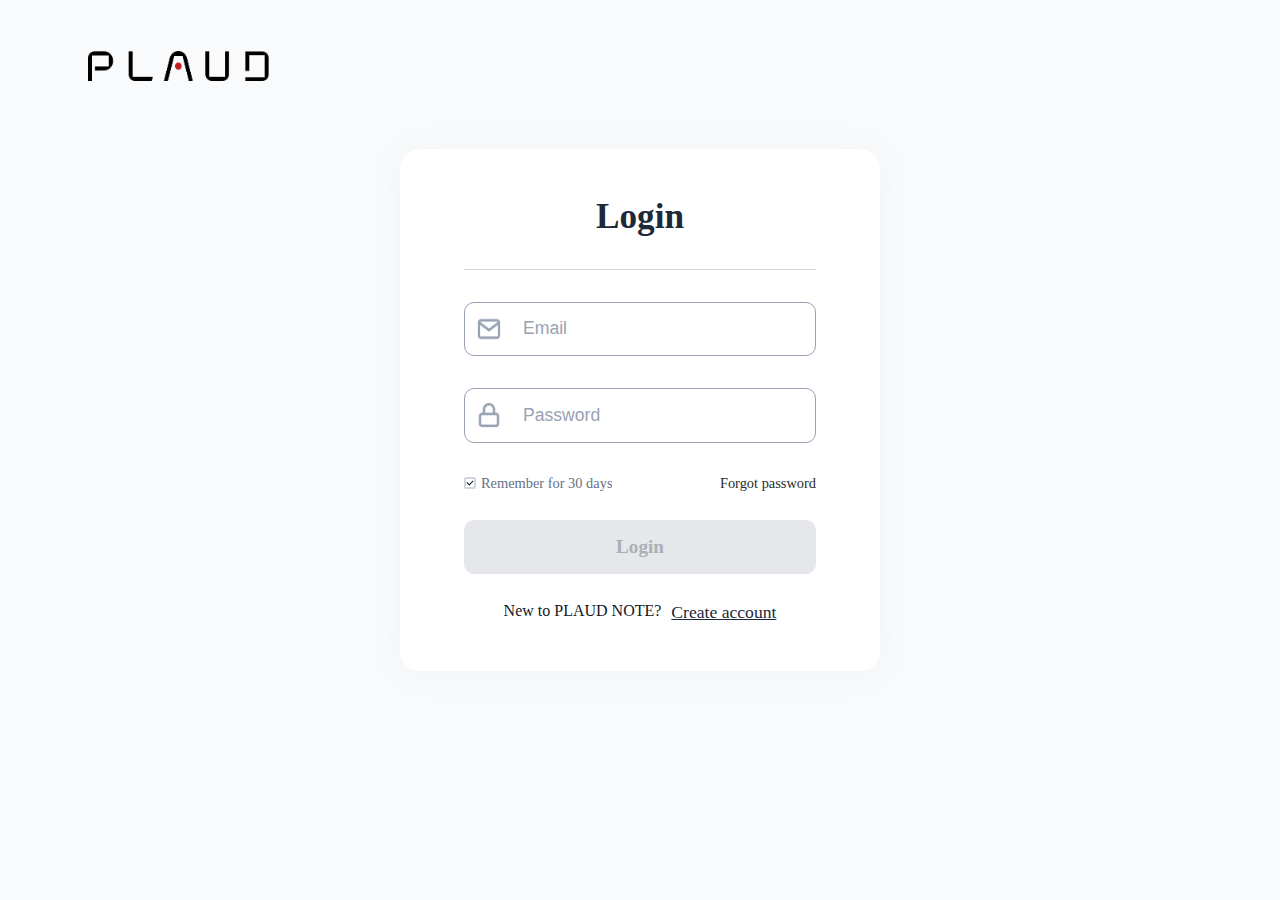
==== commit 7a377d3c: "url链接4" ====
--- a/index.html
+++ b/index.html
@@ -1,3 +1,3 @@
 <!--
- {"buildDate":"2023-9-5 9:32:27","version":"0.1.1"}
- --><!DOCTYPE html><html><head><title>PLAUD</title><meta charset="utf-8"><meta http-equiv="X-UA-Compatible" content="IE=edge"><meta name="viewport" content="width=device-width,initial-scale=1"><meta name="keywords" content="plaud, audio, transcript"><link rel="shortcut icon" href="./favicon.ico"><link href="./style/vendor-1f77258f065b2face11482c0faef93cf.css" rel="stylesheet"><link href="./style/app-b3cae849062b29483a9bbee79c1f66c9.css" rel="stylesheet"></head><body><div id="app"></div><script type="text/javascript" src="./js/manifest-21fc98a8bb38eb87bdf0.js"></script><script type="text/javascript" src="./js/vendor-21fc98a8bb38eb87bdf0.js"></script><script type="text/javascript" src="./js/common-21fc98a8bb38eb87bdf0.js"></script><script type="text/javascript" src="./js/app-21fc98a8bb38eb87bdf0.js"></script></body></html>+ {"buildDate":"2023-9-6 15:57:0","version":"0.1.1"}
+ --><!DOCTYPE html><html><head><title>PLAUD</title><meta charset="utf-8"><meta http-equiv="X-UA-Compatible" content="IE=edge"><meta name="viewport" content="width=device-width,initial-scale=1"><meta name="keywords" content="plaud, audio, transcript"><link rel="shortcut icon" href="./favicon.ico"><link href="./style/vendor-1f77258f065b2face11482c0faef93cf.css" rel="stylesheet"><link href="./style/app-b3cae849062b29483a9bbee79c1f66c9.css" rel="stylesheet"></head><body><div id="app"></div><script type="text/javascript" src="./js/manifest-fabf8eb2d58bcfce7391.js"></script><script type="text/javascript" src="./js/vendor-fabf8eb2d58bcfce7391.js"></script><script type="text/javascript" src="./js/common-fabf8eb2d58bcfce7391.js"></script><script type="text/javascript" src="./js/app-fabf8eb2d58bcfce7391.js"></script></body></html>